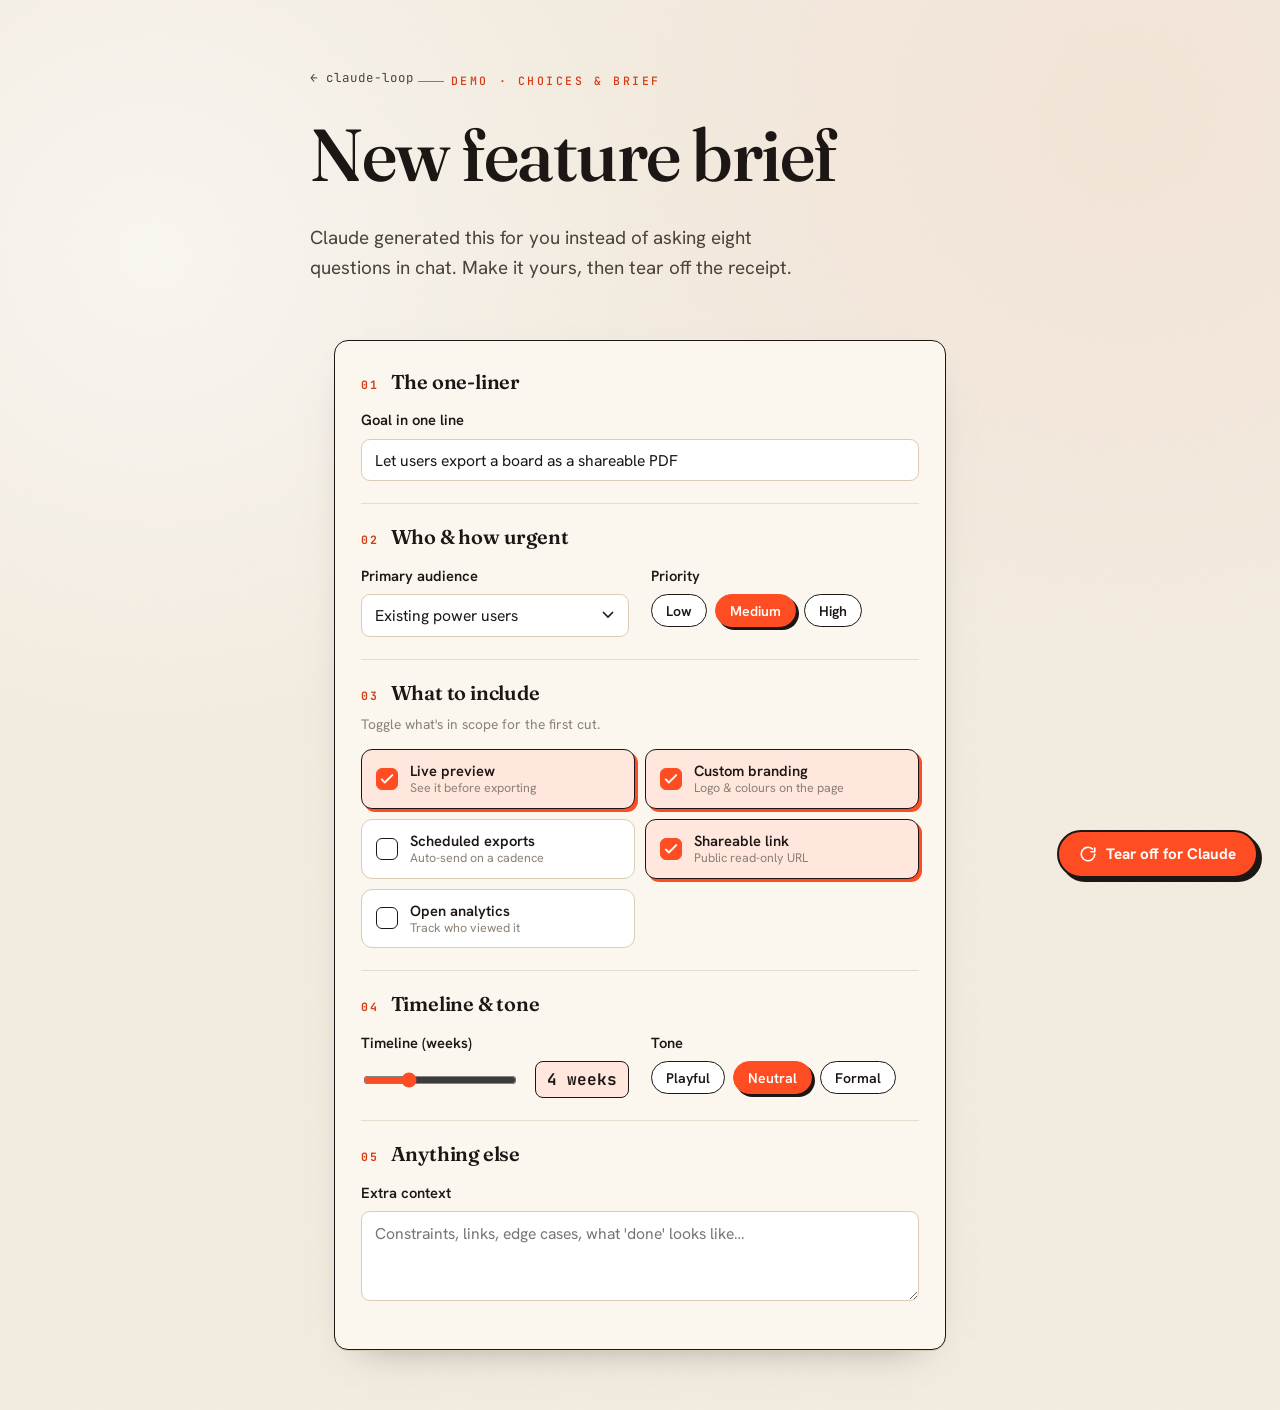
==== demos/choices.html @ 5210a77c "claude-loop: interfaces that talk back A drop-in pattern + library that closes the loop between the " ====
<!DOCTYPE html>
<html lang="en">
<head>
<meta charset="UTF-8">
<meta name="viewport" content="width=device-width, initial-scale=1.0">
<title>New feature brief · claude-loop</title>
<link rel="stylesheet" href="../loop.css">
<style>
  header.head { padding: 64px 0 28px; }
  .back { font-family:var(--mono); font-size:.78rem; letter-spacing:.08em; text-decoration:none;
    color:var(--ink-soft); display:inline-block; margin-bottom:28px; }
  .back:hover { color:var(--coral-deep); }
  .head .lead { max-width:46ch; }

  .brief { margin: 8px 0 60px; }

  /* sections inside the card */
  .sec { padding: 22px 0; border-top: 1.5px solid var(--line-soft); }
  .sec:first-of-type { border-top: none; padding-top: 4px; }
  .sec__head { display:flex; align-items:baseline; gap:12px; margin-bottom:14px; flex-wrap:wrap; }
  .sec__num { font-family:var(--mono); font-size:.72rem; letter-spacing:.16em; color:var(--coral-deep);
    font-weight:700; text-transform:uppercase; }
  .sec h3 { margin:0; }
  .sec__hint { font-size:.86rem; color:var(--ink-faint); margin:0; }

  /* fields */
  .field { display:flex; flex-direction:column; gap:7px; }
  .field > .lbl { font-weight:600; font-size:.92rem; }
  input[type=text], select, textarea {
    font-family:var(--ui); font-size:.98rem; padding:.62em .8em;
    border:1.5px solid var(--line); border-radius:9px; background:#fff; color:var(--ink); width:100%;
    transition: border-color .12s, box-shadow .12s;
  }
  input[type=text]:focus, select:focus, textarea:focus {
    outline:none; border-color:var(--ink); box-shadow:3px 3px 0 var(--coral);
  }
  textarea { resize:vertical; min-height:90px; line-height:1.55; }
  select { appearance:none; background-image:
    url("data:image/svg+xml,%3Csvg xmlns='http://www.w3.org/2000/svg' width='12' height='8'%3E%3Cpath d='M1 1l5 5 5-5' fill='none' stroke='%231c1714' stroke-width='1.6'/%3E%3C/svg%3E");
    background-repeat:no-repeat; background-position:right .9em center; padding-right:2.2em; }

  /* chips (priority + tone) */
  .chip-row { display:flex; gap:8px; flex-wrap:wrap; }
  .chip { border:1.5px solid var(--ink); background:#fff; border-radius:100px; padding:.45em 1em;
    font-weight:600; font-size:.88rem; cursor:pointer; font-family:var(--ui); color:var(--ink);
    transition: transform .1s, box-shadow .1s, background .12s; }
  .chip:hover { transform:translate(-1px,-1px); box-shadow:3px 3px 0 var(--line); }
  .chip.is-active { background:var(--coral); color:#fff; border-color:var(--coral); box-shadow:3px 3px 0 var(--ink); }
  .chip.is-active:hover { box-shadow:4px 4px 0 var(--ink); }

  /* range */
  .range-wrap { display:flex; align-items:center; gap:16px; }
  input[type=range] { accent-color:var(--coral); flex:1; min-width:140px; }
  .range-val { font-family:var(--mono); font-weight:700; color:var(--ink);
    border:1.5px solid var(--ink); border-radius:8px; padding:.3em .7em; min-width:5.2em; text-align:center;
    background:var(--coral-wash); white-space:nowrap; }

  /* include toggle cards */
  .toggles { display:grid; gap:10px; grid-template-columns:1fr; }
  @media(min-width:560px){ .toggles{ grid-template-columns:repeat(2,1fr);} }
  .toggle { display:flex; align-items:center; gap:12px; cursor:pointer;
    border:1.5px solid var(--line); border-radius:11px; padding:.7em .85em; background:#fff;
    transition: border-color .12s, box-shadow .12s, background .12s; user-select:none; }
  .toggle:hover { border-color:var(--ink); }
  .toggle input { position:absolute; opacity:0; width:0; height:0; }
  .toggle .box { flex:none; width:22px; height:22px; border:1.5px solid var(--ink); border-radius:6px;
    display:grid; place-items:center; background:#fff; transition: background .12s; }
  .toggle .box svg { width:14px; height:14px; opacity:0; transform:scale(.6); transition:opacity .12s, transform .12s; }
  .toggle .t { font-weight:600; font-size:.92rem; line-height:1.3; }
  .toggle .t small { display:block; font-weight:400; font-size:.78rem; color:var(--ink-faint); }
  .toggle:has(input:checked) { border-color:var(--ink); background:var(--coral-wash); box-shadow:3px 3px 0 var(--coral); }
  .toggle:has(input:checked) .box { background:var(--coral); border-color:var(--coral); }
  .toggle:has(input:checked) .box svg { opacity:1; transform:scale(1); }
  .toggle:has(input:focus-visible) { outline:2px solid var(--coral-deep); outline-offset:2px; }

  /* two-up rows that wrap on mobile */
  .grid2 { display:grid; gap:18px 22px; grid-template-columns:1fr; }
  @media(min-width:560px){ .grid2{ grid-template-columns:1fr 1fr; } }
</style>
</head>
<body>

<header class="head wrap narrow">
  <a class="back" href="../index.html">← claude-loop</a>
  <span class="eyebrow">Demo · choices &amp; brief</span>
  <h1>New feature brief</h1>
  <p class="lead">Claude generated this for you instead of asking eight questions in chat.
  Make it yours, then tear off the receipt.</p>
</header>

<main class="wrap narrow">
  <form class="card brief" data-loop-title="New feature brief" onsubmit="return false">

    <!-- 1 · GOAL -->
    <div class="sec">
      <div class="sec__head"><span class="sec__num">01</span><h3>The one-liner</h3></div>
      <label class="field">
        <span class="lbl">Goal in one line</span>
        <input type="text" data-loop="Goal in one line"
               placeholder="e.g. Let users export a board as a shareable PDF"
               value="Let users export a board as a shareable PDF">
      </label>
    </div>

    <!-- 2 · WHO + HOW URGENT -->
    <div class="sec">
      <div class="sec__head"><span class="sec__num">02</span><h3>Who &amp; how urgent</h3></div>
      <div class="grid2">
        <label class="field">
          <span class="lbl">Primary audience</span>
          <select data-loop="Primary audience">
            <option>New users in onboarding</option>
            <option selected>Existing power users</option>
            <option>Team admins</option>
            <option>External / shared viewers</option>
          </select>
        </label>
        <div class="field">
          <span class="lbl">Priority</span>
          <div class="chip-row" data-loop-decision="Priority">
            <button type="button" class="chip" data-loop-choice="Low">Low</button>
            <button type="button" class="chip is-active" data-loop-choice="Medium">Medium</button>
            <button type="button" class="chip" data-loop-choice="High">High</button>
          </div>
        </div>
      </div>
    </div>

    <!-- 3 · INCLUDE -->
    <div class="sec">
      <div class="sec__head">
        <span class="sec__num">03</span><h3>What to include</h3>
      </div>
      <p class="sec__hint" style="margin:-6px 0 14px">Toggle what's in scope for the first cut.</p>
      <div class="toggles">
        <label class="toggle">
          <input type="checkbox" checked data-loop="Include: Live preview" data-loop-on="yes" data-loop-off="skip">
          <span class="box" aria-hidden="true"><svg viewBox="0 0 16 16"><path d="M2 8.5l3.5 3.5L14 3.5" fill="none" stroke="#fff" stroke-width="2.2" stroke-linecap="round" stroke-linejoin="round"/></svg></span>
          <span class="t">Live preview <small>See it before exporting</small></span>
        </label>
        <label class="toggle">
          <input type="checkbox" checked data-loop="Include: Custom branding" data-loop-on="yes" data-loop-off="skip">
          <span class="box" aria-hidden="true"><svg viewBox="0 0 16 16"><path d="M2 8.5l3.5 3.5L14 3.5" fill="none" stroke="#fff" stroke-width="2.2" stroke-linecap="round" stroke-linejoin="round"/></svg></span>
          <span class="t">Custom branding <small>Logo &amp; colours on the page</small></span>
        </label>
        <label class="toggle">
          <input type="checkbox" data-loop="Include: Scheduled exports" data-loop-on="yes" data-loop-off="skip">
          <span class="box" aria-hidden="true"><svg viewBox="0 0 16 16"><path d="M2 8.5l3.5 3.5L14 3.5" fill="none" stroke="#fff" stroke-width="2.2" stroke-linecap="round" stroke-linejoin="round"/></svg></span>
          <span class="t">Scheduled exports <small>Auto-send on a cadence</small></span>
        </label>
        <label class="toggle">
          <input type="checkbox" checked data-loop="Include: Shareable link" data-loop-on="yes" data-loop-off="skip">
          <span class="box" aria-hidden="true"><svg viewBox="0 0 16 16"><path d="M2 8.5l3.5 3.5L14 3.5" fill="none" stroke="#fff" stroke-width="2.2" stroke-linecap="round" stroke-linejoin="round"/></svg></span>
          <span class="t">Shareable link <small>Public read-only URL</small></span>
        </label>
        <label class="toggle">
          <input type="checkbox" data-loop="Include: Analytics" data-loop-on="yes" data-loop-off="skip">
          <span class="box" aria-hidden="true"><svg viewBox="0 0 16 16"><path d="M2 8.5l3.5 3.5L14 3.5" fill="none" stroke="#fff" stroke-width="2.2" stroke-linecap="round" stroke-linejoin="round"/></svg></span>
          <span class="t">Open analytics <small>Track who viewed it</small></span>
        </label>
      </div>
    </div>

    <!-- 4 · TIMELINE + TONE -->
    <div class="sec">
      <div class="sec__head"><span class="sec__num">04</span><h3>Timeline &amp; tone</h3></div>
      <div class="grid2">
        <div class="field">
          <span class="lbl">Timeline (weeks)</span>
          <div class="range-wrap">
            <input type="range" min="1" max="12" value="4" data-loop="Timeline (weeks)"
                   id="tl" oninput="syncTimeline()">
            <span class="range-val" id="tlv">4 weeks</span>
          </div>
        </div>
        <div class="field">
          <span class="lbl">Tone</span>
          <div class="chip-row" data-loop-decision="Tone">
            <button type="button" class="chip" data-loop-choice="Playful">Playful</button>
            <button type="button" class="chip is-active" data-loop-choice="Neutral">Neutral</button>
            <button type="button" class="chip" data-loop-choice="Formal">Formal</button>
          </div>
        </div>
      </div>
    </div>

    <!-- 5 · NOTES -->
    <div class="sec">
      <div class="sec__head"><span class="sec__num">05</span><h3>Anything else</h3></div>
      <label class="field">
        <span class="lbl">Extra context</span>
        <textarea data-loop="Extra context"
          placeholder="Constraints, links, edge cases, what 'done' looks like…"></textarea>
      </label>
    </div>

  </form>
</main>

<script src="../loop.js" defer></script>
<script>
  function syncTimeline(){
    var n = document.getElementById('tl').value;
    document.getElementById('tlv').textContent = n + (n === '1' ? ' week' : ' weeks');
  }
  syncTimeline();
  window.addEventListener('DOMContentLoaded', function(){
    if (window.Loop && Loop.config) Loop.config({ title: 'New feature brief' });
  });
</script>
</body>
</html>
---- loop.css ----
/* ============================================================
   claude-loop — shared design system
   Aesthetic: editorial paper + ink, single coral signal accent.
   Fonts: Fraunces (display) · Hanken Grotesk (UI) · JetBrains Mono (machine)
   ============================================================ */

@import url('https://fonts.googleapis.com/css2?family=Fraunces:opsz,wght@9..144,400..900&family=Hanken+Grotesk:wght@400;500;600;700&family=JetBrains+Mono:wght@400;500;700&display=swap');

:root {
  /* paper + ink */
  --paper:      #f3ece0;
  --paper-2:    #ece3d4;
  --card:       #fbf7ef;
  --ink:        #1c1714;
  --ink-soft:   #4a423b;
  --ink-faint:  #8c8175;
  --line:       #d9cdb8;
  --line-soft:  #e6dccb;

  /* signal accent */
  --coral:      #ff4d23;
  --coral-deep: #d63b14;
  --coral-wash: #ffe7dd;
  --mark:       #ffd9a0; /* highlighter */

  /* type */
  --display: 'Fraunces', Georgia, serif;
  --ui:      'Hanken Grotesk', system-ui, sans-serif;
  --mono:    'JetBrains Mono', ui-monospace, monospace;

  --maxw: 940px;
  --radius: 14px;
  --shadow: 0 1px 0 var(--line), 0 18px 40px -28px rgba(28,23,20,.5);
}

* { box-sizing: border-box; }

html { scroll-behavior: smooth; }

body {
  margin: 0;
  font-family: var(--ui);
  color: var(--ink);
  background-color: var(--paper);
  /* subtle paper grain via layered gradients */
  background-image:
    radial-gradient(circle at 12% 18%, rgba(255,255,255,.5), transparent 30%),
    radial-gradient(circle at 88% 8%, rgba(255,77,35,.05), transparent 32%),
    url("data:image/svg+xml,%3Csvg xmlns='http://www.w3.org/2000/svg' width='120' height='120'%3E%3Cfilter id='n'%3E%3CfeTurbulence type='fractalNoise' baseFrequency='0.9' numOctaves='2' stitchTiles='stitch'/%3E%3C/filter%3E%3Crect width='100%25' height='100%25' filter='url(%23n)' opacity='0.035'/%3E%3C/svg%3E");
  line-height: 1.6;
  -webkit-font-smoothing: antialiased;
  text-rendering: optimizeLegibility;
}

/* ---------- layout ---------- */
.wrap { max-width: var(--maxw); margin: 0 auto; padding: 0 24px; }
.narrow { max-width: 660px; }

/* ---------- type ---------- */
h1, h2, h3 { font-family: var(--display); font-weight: 600; line-height: 1.05; letter-spacing: -.02em; margin: 0 0 .4em; }
h1 { font-size: clamp(2.6rem, 7vw, 4.6rem); font-weight: 540; font-optical-sizing: auto; }
h2 { font-size: clamp(1.7rem, 4vw, 2.4rem); }
h3 { font-size: 1.25rem; letter-spacing: -.01em; }
p  { margin: 0 0 1.1em; max-width: 62ch; }
a  { color: var(--coral-deep); text-decoration-thickness: 1px; text-underline-offset: 3px; }
a:hover { color: var(--coral); }

.eyebrow {
  font-family: var(--mono);
  font-size: .72rem; letter-spacing: .22em; text-transform: uppercase;
  color: var(--coral-deep); font-weight: 500; margin: 0 0 1.4em;
  display: inline-flex; align-items: center; gap: .6em;
}
.eyebrow::before { content: ""; width: 26px; height: 1px; background: var(--coral); }

.lead { font-size: 1.18rem; color: var(--ink-soft); }
.mark { background: linear-gradient(180deg, transparent 58%, var(--mark) 58%); padding: 0 .08em; }

/* ---------- buttons ---------- */
.btn {
  font-family: var(--ui); font-weight: 600; font-size: .95rem;
  border: 1.5px solid var(--ink); background: var(--ink); color: var(--paper);
  padding: .7em 1.25em; border-radius: 100px; cursor: pointer;
  display: inline-flex; align-items: center; gap: .55em;
  transition: transform .12s ease, box-shadow .12s ease, background .15s;
  box-shadow: 3px 3px 0 var(--coral);
}
.btn:hover { transform: translate(-1px,-1px); box-shadow: 5px 5px 0 var(--coral); }
.btn:active { transform: translate(2px,2px); box-shadow: 1px 1px 0 var(--coral); }
.btn--ghost { background: transparent; color: var(--ink); box-shadow: 3px 3px 0 var(--line); }
.btn--ghost:hover { box-shadow: 5px 5px 0 var(--line); }
.btn--coral { background: var(--coral); border-color: var(--coral); color: #fff; box-shadow: 3px 3px 0 var(--ink); }

/* ---------- cards / panels ---------- */
.card {
  background: var(--card); border: 1.5px solid var(--ink); border-radius: var(--radius);
  padding: 26px; box-shadow: var(--shadow);
}
.tag {
  font-family: var(--mono); font-size: .68rem; letter-spacing: .12em; text-transform: uppercase;
  border: 1px solid var(--line); border-radius: 100px; padding: .25em .7em; color: var(--ink-soft);
  display: inline-block;
}

/* ============================================================
   THE LOOP WIDGET  (injected by loop.js)
   The "tear-off receipt" you hand back to Claude.
   ============================================================ */

.loop-bar {
  position: fixed; right: 22px; bottom: 22px; z-index: 9000;
  display: flex; align-items: center; gap: 12px;
}
.loop-bar__btn {
  font-family: var(--ui); font-weight: 700; font-size: .95rem;
  background: var(--coral); color: #fff; border: 2px solid var(--ink);
  border-radius: 100px; padding: .8em 1.3em; cursor: pointer;
  display: inline-flex; align-items: center; gap: .6em;
  box-shadow: 4px 4px 0 var(--ink);
  transition: transform .12s, box-shadow .12s;
}
.loop-bar__btn:hover { transform: translate(-1px,-1px); box-shadow: 6px 6px 0 var(--ink); }
.loop-bar__btn:active { transform: translate(2px,2px); box-shadow: 2px 2px 0 var(--ink); }
.loop-bar__btn svg { width: 18px; height: 18px; }

/* the receipt modal */
.loop-scrim {
  position: fixed; inset: 0; z-index: 9500; display: none;
  background: rgba(28,23,20,.45); backdrop-filter: blur(3px);
  align-items: center; justify-content: center; padding: 24px;
}
.loop-scrim.is-open { display: flex; animation: loop-fade .2s ease; }
@keyframes loop-fade { from { opacity: 0; } to { opacity: 1; } }

.loop-receipt {
  --tear: 12px;
  position: relative; width: min(440px, 100%); max-height: 84vh; overflow: auto;
  background: #fffdf8; color: var(--ink);
  font-family: var(--mono); font-size: 13px; line-height: 1.7;
  padding: 30px 28px 26px;
  box-shadow: 0 30px 70px -20px rgba(0,0,0,.55);
  /* perforated top + bottom tear edges */
  -webkit-mask:
    radial-gradient(var(--tear) at 50% 0, transparent 98%, #000) 0 0/24px 100% repeat-x,
    radial-gradient(var(--tear) at 50% 100%, transparent 98%, #000) 0 100%/24px 100% repeat-x,
    linear-gradient(#000,#000) 0 var(--tear)/100% calc(100% - var(--tear)*2) no-repeat;
          mask:
    radial-gradient(var(--tear) at 50% 0, transparent 98%, #000) 0 0/24px 100% repeat-x,
    radial-gradient(var(--tear) at 50% 100%, transparent 98%, #000) 0 100%/24px 100% repeat-x,
    linear-gradient(#000,#000) 0 var(--tear)/100% calc(100% - var(--tear)*2) no-repeat;
  animation: loop-print .42s cubic-bezier(.2,.9,.25,1);
  transform-origin: top center;
}
@keyframes loop-print {
  from { transform: translateY(-14px) scaleY(.4); opacity: 0; }
  to   { transform: translateY(0) scaleY(1); opacity: 1; }
}
.loop-receipt__head {
  text-align: center; border-bottom: 2px dashed var(--line); padding-bottom: 14px; margin-bottom: 14px;
}
.loop-receipt__head b { display:block; font-size: 15px; letter-spacing: .12em; text-transform: uppercase; }
.loop-receipt__head span { color: var(--ink-faint); font-size: 11px; letter-spacing: .1em; }
.loop-receipt pre { margin: 0; white-space: pre-wrap; word-break: break-word; font-family: var(--mono); }
.loop-receipt__foot {
  margin-top: 16px; padding-top: 14px; border-top: 2px dashed var(--line);
  display: flex; gap: 10px; flex-direction: column;
}
.loop-receipt__foot .btn { justify-content: center; width: 100%; }
.loop-receipt__hint { text-align:center; color: var(--ink-faint); font-size: 11px; margin: 2px 0 0; }
.loop-barcode { height: 34px; margin: 14px 0 2px; background: repeating-linear-gradient(90deg, var(--ink) 0 2px, transparent 2px 4px, var(--ink) 4px 5px, transparent 5px 9px); opacity:.85;}

.loop-toast {
  position: fixed; left: 50%; bottom: 28px; transform: translateX(-50%) translateY(20px);
  background: var(--ink); color: var(--paper); font-family: var(--ui); font-weight: 600;
  padding: .8em 1.3em; border-radius: 100px; z-index: 9600; opacity: 0; pointer-events: none;
  transition: opacity .25s, transform .25s; box-shadow: 0 10px 30px -10px rgba(0,0,0,.6);
}
.loop-toast.is-on { opacity: 1; transform: translateX(-50%) translateY(0); }

@media (max-width: 560px) {
  .loop-bar { right: 12px; bottom: 12px; left: 12px; }
  .loop-bar__btn { width: 100%; justify-content: center; }
}

/* reduced motion */
@media (prefers-reduced-motion: reduce) {
  *, ::before, ::after { animation-duration: .01ms !important; transition-duration: .01ms !important; }
  html { scroll-behavior: auto; }
}
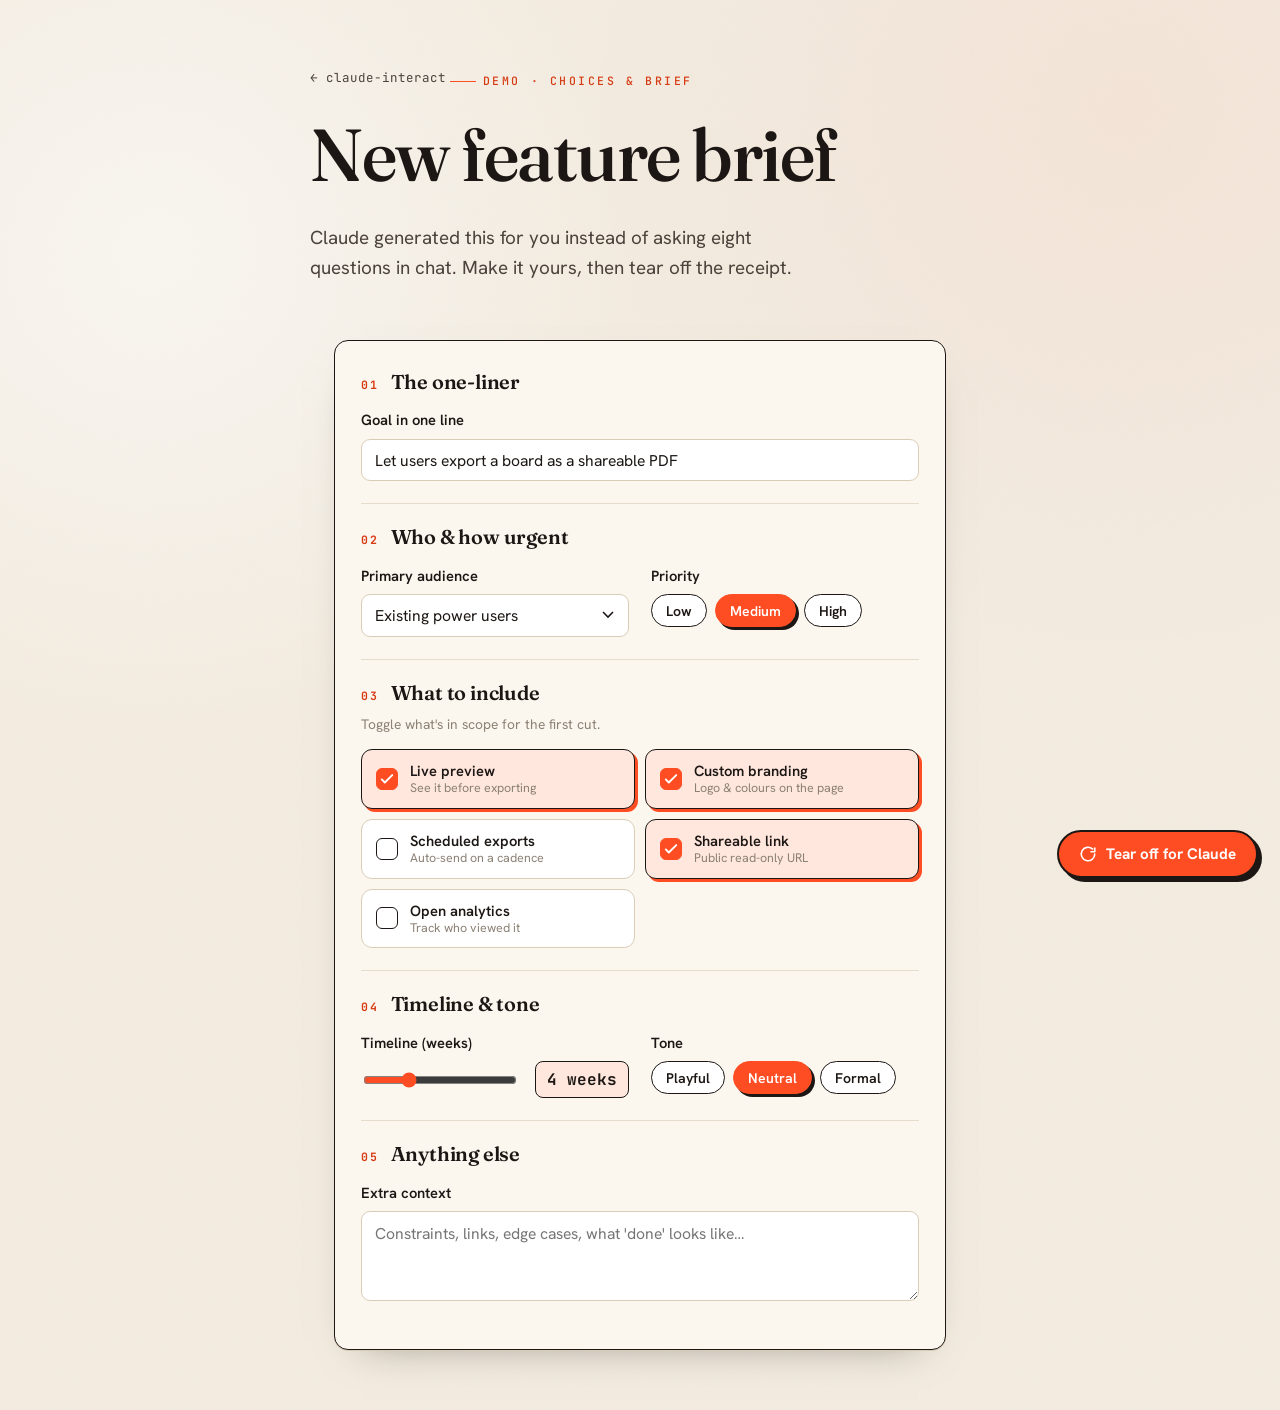
==== commit 1f7ad0bc: "Rename claude-loop → claude-interact Avoids collision with Claude Code's built-in /loop command. Ren" ====
--- a/demos/choices.html
+++ b/demos/choices.html
@@ -3,8 +3,8 @@
 <head>
 <meta charset="UTF-8">
 <meta name="viewport" content="width=device-width, initial-scale=1.0">
-<title>New feature brief · claude-loop</title>
-<link rel="stylesheet" href="../loop.css">
+<title>New feature brief · claude-interact</title>
+<link rel="stylesheet" href="../interact.css">
 <style>
   header.head { padding: 64px 0 28px; }
   .back { font-family:var(--mono); font-size:.78rem; letter-spacing:.08em; text-decoration:none;
@@ -81,7 +81,7 @@
 <body>
 
 <header class="head wrap narrow">
-  <a class="back" href="../index.html">← claude-loop</a>
+  <a class="back" href="../index.html">← claude-interact</a>
   <span class="eyebrow">Demo · choices &amp; brief</span>
   <h1>New feature brief</h1>
   <p class="lead">Claude generated this for you instead of asking eight questions in chat.
@@ -89,14 +89,14 @@
 </header>
 
 <main class="wrap narrow">
-  <form class="card brief" data-loop-title="New feature brief" onsubmit="return false">
+  <form class="card brief" data-interact-title="New feature brief" onsubmit="return false">
 
     <!-- 1 · GOAL -->
     <div class="sec">
       <div class="sec__head"><span class="sec__num">01</span><h3>The one-liner</h3></div>
       <label class="field">
         <span class="lbl">Goal in one line</span>
-        <input type="text" data-loop="Goal in one line"
+        <input type="text" data-interact="Goal in one line"
                placeholder="e.g. Let users export a board as a shareable PDF"
                value="Let users export a board as a shareable PDF">
       </label>
@@ -108,7 +108,7 @@
       <div class="grid2">
         <label class="field">
           <span class="lbl">Primary audience</span>
-          <select data-loop="Primary audience">
+          <select data-interact="Primary audience">
             <option>New users in onboarding</option>
             <option selected>Existing power users</option>
             <option>Team admins</option>
@@ -117,10 +117,10 @@
         </label>
         <div class="field">
           <span class="lbl">Priority</span>
-          <div class="chip-row" data-loop-decision="Priority">
-            <button type="button" class="chip" data-loop-choice="Low">Low</button>
-            <button type="button" class="chip is-active" data-loop-choice="Medium">Medium</button>
-            <button type="button" class="chip" data-loop-choice="High">High</button>
+          <div class="chip-row" data-interact-decision="Priority">
+            <button type="button" class="chip" data-interact-choice="Low">Low</button>
+            <button type="button" class="chip is-active" data-interact-choice="Medium">Medium</button>
+            <button type="button" class="chip" data-interact-choice="High">High</button>
           </div>
         </div>
       </div>
@@ -134,27 +134,27 @@
       <p class="sec__hint" style="margin:-6px 0 14px">Toggle what's in scope for the first cut.</p>
       <div class="toggles">
         <label class="toggle">
-          <input type="checkbox" checked data-loop="Include: Live preview" data-loop-on="yes" data-loop-off="skip">
+          <input type="checkbox" checked data-interact="Include: Live preview" data-interact-on="yes" data-interact-off="skip">
           <span class="box" aria-hidden="true"><svg viewBox="0 0 16 16"><path d="M2 8.5l3.5 3.5L14 3.5" fill="none" stroke="#fff" stroke-width="2.2" stroke-linecap="round" stroke-linejoin="round"/></svg></span>
           <span class="t">Live preview <small>See it before exporting</small></span>
         </label>
         <label class="toggle">
-          <input type="checkbox" checked data-loop="Include: Custom branding" data-loop-on="yes" data-loop-off="skip">
+          <input type="checkbox" checked data-interact="Include: Custom branding" data-interact-on="yes" data-interact-off="skip">
           <span class="box" aria-hidden="true"><svg viewBox="0 0 16 16"><path d="M2 8.5l3.5 3.5L14 3.5" fill="none" stroke="#fff" stroke-width="2.2" stroke-linecap="round" stroke-linejoin="round"/></svg></span>
           <span class="t">Custom branding <small>Logo &amp; colours on the page</small></span>
         </label>
         <label class="toggle">
-          <input type="checkbox" data-loop="Include: Scheduled exports" data-loop-on="yes" data-loop-off="skip">
+          <input type="checkbox" data-interact="Include: Scheduled exports" data-interact-on="yes" data-interact-off="skip">
           <span class="box" aria-hidden="true"><svg viewBox="0 0 16 16"><path d="M2 8.5l3.5 3.5L14 3.5" fill="none" stroke="#fff" stroke-width="2.2" stroke-linecap="round" stroke-linejoin="round"/></svg></span>
           <span class="t">Scheduled exports <small>Auto-send on a cadence</small></span>
         </label>
         <label class="toggle">
-          <input type="checkbox" checked data-loop="Include: Shareable link" data-loop-on="yes" data-loop-off="skip">
+          <input type="checkbox" checked data-interact="Include: Shareable link" data-interact-on="yes" data-interact-off="skip">
           <span class="box" aria-hidden="true"><svg viewBox="0 0 16 16"><path d="M2 8.5l3.5 3.5L14 3.5" fill="none" stroke="#fff" stroke-width="2.2" stroke-linecap="round" stroke-linejoin="round"/></svg></span>
           <span class="t">Shareable link <small>Public read-only URL</small></span>
         </label>
         <label class="toggle">
-          <input type="checkbox" data-loop="Include: Analytics" data-loop-on="yes" data-loop-off="skip">
+          <input type="checkbox" data-interact="Include: Analytics" data-interact-on="yes" data-interact-off="skip">
           <span class="box" aria-hidden="true"><svg viewBox="0 0 16 16"><path d="M2 8.5l3.5 3.5L14 3.5" fill="none" stroke="#fff" stroke-width="2.2" stroke-linecap="round" stroke-linejoin="round"/></svg></span>
           <span class="t">Open analytics <small>Track who viewed it</small></span>
         </label>
@@ -168,17 +168,17 @@
         <div class="field">
           <span class="lbl">Timeline (weeks)</span>
           <div class="range-wrap">
-            <input type="range" min="1" max="12" value="4" data-loop="Timeline (weeks)"
+            <input type="range" min="1" max="12" value="4" data-interact="Timeline (weeks)"
                    id="tl" oninput="syncTimeline()">
             <span class="range-val" id="tlv">4 weeks</span>
           </div>
         </div>
         <div class="field">
           <span class="lbl">Tone</span>
-          <div class="chip-row" data-loop-decision="Tone">
-            <button type="button" class="chip" data-loop-choice="Playful">Playful</button>
-            <button type="button" class="chip is-active" data-loop-choice="Neutral">Neutral</button>
-            <button type="button" class="chip" data-loop-choice="Formal">Formal</button>
+          <div class="chip-row" data-interact-decision="Tone">
+            <button type="button" class="chip" data-interact-choice="Playful">Playful</button>
+            <button type="button" class="chip is-active" data-interact-choice="Neutral">Neutral</button>
+            <button type="button" class="chip" data-interact-choice="Formal">Formal</button>
           </div>
         </div>
       </div>
@@ -189,7 +189,7 @@
       <div class="sec__head"><span class="sec__num">05</span><h3>Anything else</h3></div>
       <label class="field">
         <span class="lbl">Extra context</span>
-        <textarea data-loop="Extra context"
+        <textarea data-interact="Extra context"
           placeholder="Constraints, links, edge cases, what 'done' looks like…"></textarea>
       </label>
     </div>
@@ -197,7 +197,7 @@
   </form>
 </main>
 
-<script src="../loop.js" defer></script>
+<script src="../interact.js" defer></script>
 <script>
   function syncTimeline(){
     var n = document.getElementById('tl').value;
@@ -205,7 +205,7 @@
   }
   syncTimeline();
   window.addEventListener('DOMContentLoaded', function(){
-    if (window.Loop && Loop.config) Loop.config({ title: 'New feature brief' });
+    if (window.Interact && Interact.config) Interact.config({ title: 'New feature brief' });
   });
 </script>
 </body>
--- a/interact.css
+++ b/interact.css
@@ -0,0 +1,189 @@
+/* ============================================================
+   claude-interact — shared design system
+   Aesthetic: editorial paper + ink, single coral signal accent.
+   Fonts: Fraunces (display) · Hanken Grotesk (UI) · JetBrains Mono (machine)
+   ============================================================ */
+
+@import url('https://fonts.googleapis.com/css2?family=Fraunces:opsz,wght@9..144,400..900&family=Hanken+Grotesk:wght@400;500;600;700&family=JetBrains+Mono:wght@400;500;700&display=swap');
+
+:root {
+  /* paper + ink */
+  --paper:      #f3ece0;
+  --paper-2:    #ece3d4;
+  --card:       #fbf7ef;
+  --ink:        #1c1714;
+  --ink-soft:   #4a423b;
+  --ink-faint:  #8c8175;
+  --line:       #d9cdb8;
+  --line-soft:  #e6dccb;
+
+  /* signal accent */
+  --coral:      #ff4d23;
+  --coral-deep: #d63b14;
+  --coral-wash: #ffe7dd;
+  --mark:       #ffd9a0; /* highlighter */
+
+  /* type */
+  --display: 'Fraunces', Georgia, serif;
+  --ui:      'Hanken Grotesk', system-ui, sans-serif;
+  --mono:    'JetBrains Mono', ui-monospace, monospace;
+
+  --maxw: 940px;
+  --radius: 14px;
+  --shadow: 0 1px 0 var(--line), 0 18px 40px -28px rgba(28,23,20,.5);
+}
+
+* { box-sizing: border-box; }
+
+html { scroll-behavior: smooth; }
+
+body {
+  margin: 0;
+  font-family: var(--ui);
+  color: var(--ink);
+  background-color: var(--paper);
+  /* subtle paper grain via layered gradients */
+  background-image:
+    radial-gradient(circle at 12% 18%, rgba(255,255,255,.5), transparent 30%),
+    radial-gradient(circle at 88% 8%, rgba(255,77,35,.05), transparent 32%),
+    url("data:image/svg+xml,%3Csvg xmlns='http://www.w3.org/2000/svg' width='120' height='120'%3E%3Cfilter id='n'%3E%3CfeTurbulence type='fractalNoise' baseFrequency='0.9' numOctaves='2' stitchTiles='stitch'/%3E%3C/filter%3E%3Crect width='100%25' height='100%25' filter='url(%23n)' opacity='0.035'/%3E%3C/svg%3E");
+  line-height: 1.6;
+  -webkit-font-smoothing: antialiased;
+  text-rendering: optimizeLegibility;
+}
+
+/* ---------- layout ---------- */
+.wrap { max-width: var(--maxw); margin: 0 auto; padding: 0 24px; }
+.narrow { max-width: 660px; }
+
+/* ---------- type ---------- */
+h1, h2, h3 { font-family: var(--display); font-weight: 600; line-height: 1.05; letter-spacing: -.02em; margin: 0 0 .4em; }
+h1 { font-size: clamp(2.6rem, 7vw, 4.6rem); font-weight: 540; font-optical-sizing: auto; }
+h2 { font-size: clamp(1.7rem, 4vw, 2.4rem); }
+h3 { font-size: 1.25rem; letter-spacing: -.01em; }
+p  { margin: 0 0 1.1em; max-width: 62ch; }
+a  { color: var(--coral-deep); text-decoration-thickness: 1px; text-underline-offset: 3px; }
+a:hover { color: var(--coral); }
+
+.eyebrow {
+  font-family: var(--mono);
+  font-size: .72rem; letter-spacing: .22em; text-transform: uppercase;
+  color: var(--coral-deep); font-weight: 500; margin: 0 0 1.4em;
+  display: inline-flex; align-items: center; gap: .6em;
+}
+.eyebrow::before { content: ""; width: 26px; height: 1px; background: var(--coral); }
+
+.lead { font-size: 1.18rem; color: var(--ink-soft); }
+.mark { background: linear-gradient(180deg, transparent 58%, var(--mark) 58%); padding: 0 .08em; }
+
+/* ---------- buttons ---------- */
+.btn {
+  font-family: var(--ui); font-weight: 600; font-size: .95rem;
+  border: 1.5px solid var(--ink); background: var(--ink); color: var(--paper);
+  padding: .7em 1.25em; border-radius: 100px; cursor: pointer;
+  display: inline-flex; align-items: center; gap: .55em;
+  transition: transform .12s ease, box-shadow .12s ease, background .15s;
+  box-shadow: 3px 3px 0 var(--coral);
+}
+.btn:hover { transform: translate(-1px,-1px); box-shadow: 5px 5px 0 var(--coral); }
+.btn:active { transform: translate(2px,2px); box-shadow: 1px 1px 0 var(--coral); }
+.btn--ghost { background: transparent; color: var(--ink); box-shadow: 3px 3px 0 var(--line); }
+.btn--ghost:hover { box-shadow: 5px 5px 0 var(--line); }
+.btn--coral { background: var(--coral); border-color: var(--coral); color: #fff; box-shadow: 3px 3px 0 var(--ink); }
+
+/* ---------- cards / panels ---------- */
+.card {
+  background: var(--card); border: 1.5px solid var(--ink); border-radius: var(--radius);
+  padding: 26px; box-shadow: var(--shadow);
+}
+.tag {
+  font-family: var(--mono); font-size: .68rem; letter-spacing: .12em; text-transform: uppercase;
+  border: 1px solid var(--line); border-radius: 100px; padding: .25em .7em; color: var(--ink-soft);
+  display: inline-block;
+}
+
+/* ============================================================
+   THE LOOP WIDGET  (injected by interact.js)
+   The "tear-off receipt" you hand back to Claude.
+   ============================================================ */
+
+.interact-bar {
+  position: fixed; right: 22px; bottom: 22px; z-index: 9000;
+  display: flex; align-items: center; gap: 12px;
+}
+.interact-bar__btn {
+  font-family: var(--ui); font-weight: 700; font-size: .95rem;
+  background: var(--coral); color: #fff; border: 2px solid var(--ink);
+  border-radius: 100px; padding: .8em 1.3em; cursor: pointer;
+  display: inline-flex; align-items: center; gap: .6em;
+  box-shadow: 4px 4px 0 var(--ink);
+  transition: transform .12s, box-shadow .12s;
+}
+.interact-bar__btn:hover { transform: translate(-1px,-1px); box-shadow: 6px 6px 0 var(--ink); }
+.interact-bar__btn:active { transform: translate(2px,2px); box-shadow: 2px 2px 0 var(--ink); }
+.interact-bar__btn svg { width: 18px; height: 18px; }
+
+/* the receipt modal */
+.interact-scrim {
+  position: fixed; inset: 0; z-index: 9500; display: none;
+  background: rgba(28,23,20,.45); backdrop-filter: blur(3px);
+  align-items: center; justify-content: center; padding: 24px;
+}
+.interact-scrim.is-open { display: flex; animation: loop-fade .2s ease; }
+@keyframes loop-fade { from { opacity: 0; } to { opacity: 1; } }
+
+.interact-receipt {
+  --tear: 12px;
+  position: relative; width: min(440px, 100%); max-height: 84vh; overflow: auto;
+  background: #fffdf8; color: var(--ink);
+  font-family: var(--mono); font-size: 13px; line-height: 1.7;
+  padding: 30px 28px 26px;
+  box-shadow: 0 30px 70px -20px rgba(0,0,0,.55);
+  /* perforated top + bottom tear edges */
+  -webkit-mask:
+    radial-gradient(var(--tear) at 50% 0, transparent 98%, #000) 0 0/24px 100% repeat-x,
+    radial-gradient(var(--tear) at 50% 100%, transparent 98%, #000) 0 100%/24px 100% repeat-x,
+    linear-gradient(#000,#000) 0 var(--tear)/100% calc(100% - var(--tear)*2) no-repeat;
+          mask:
+    radial-gradient(var(--tear) at 50% 0, transparent 98%, #000) 0 0/24px 100% repeat-x,
+    radial-gradient(var(--tear) at 50% 100%, transparent 98%, #000) 0 100%/24px 100% repeat-x,
+    linear-gradient(#000,#000) 0 var(--tear)/100% calc(100% - var(--tear)*2) no-repeat;
+  animation: loop-print .42s cubic-bezier(.2,.9,.25,1);
+  transform-origin: top center;
+}
+@keyframes loop-print {
+  from { transform: translateY(-14px) scaleY(.4); opacity: 0; }
+  to   { transform: translateY(0) scaleY(1); opacity: 1; }
+}
+.interact-receipt__head {
+  text-align: center; border-bottom: 2px dashed var(--line); padding-bottom: 14px; margin-bottom: 14px;
+}
+.interact-receipt__head b { display:block; font-size: 15px; letter-spacing: .12em; text-transform: uppercase; }
+.interact-receipt__head span { color: var(--ink-faint); font-size: 11px; letter-spacing: .1em; }
+.interact-receipt pre { margin: 0; white-space: pre-wrap; word-break: break-word; font-family: var(--mono); }
+.interact-receipt__foot {
+  margin-top: 16px; padding-top: 14px; border-top: 2px dashed var(--line);
+  display: flex; gap: 10px; flex-direction: column;
+}
+.interact-receipt__foot .btn { justify-content: center; width: 100%; }
+.interact-receipt__hint { text-align:center; color: var(--ink-faint); font-size: 11px; margin: 2px 0 0; }
+.interact-barcode { height: 34px; margin: 14px 0 2px; background: repeating-linear-gradient(90deg, var(--ink) 0 2px, transparent 2px 4px, var(--ink) 4px 5px, transparent 5px 9px); opacity:.85;}
+
+.interact-toast {
+  position: fixed; left: 50%; bottom: 28px; transform: translateX(-50%) translateY(20px);
+  background: var(--ink); color: var(--paper); font-family: var(--ui); font-weight: 600;
+  padding: .8em 1.3em; border-radius: 100px; z-index: 9600; opacity: 0; pointer-events: none;
+  transition: opacity .25s, transform .25s; box-shadow: 0 10px 30px -10px rgba(0,0,0,.6);
+}
+.interact-toast.is-on { opacity: 1; transform: translateX(-50%) translateY(0); }
+
+@media (max-width: 560px) {
+  .interact-bar { right: 12px; bottom: 12px; left: 12px; }
+  .interact-bar__btn { width: 100%; justify-content: center; }
+}
+
+/* reduced motion */
+@media (prefers-reduced-motion: reduce) {
+  *, ::before, ::after { animation-duration: .01ms !important; transition-duration: .01ms !important; }
+  html { scroll-behavior: auto; }
+}
